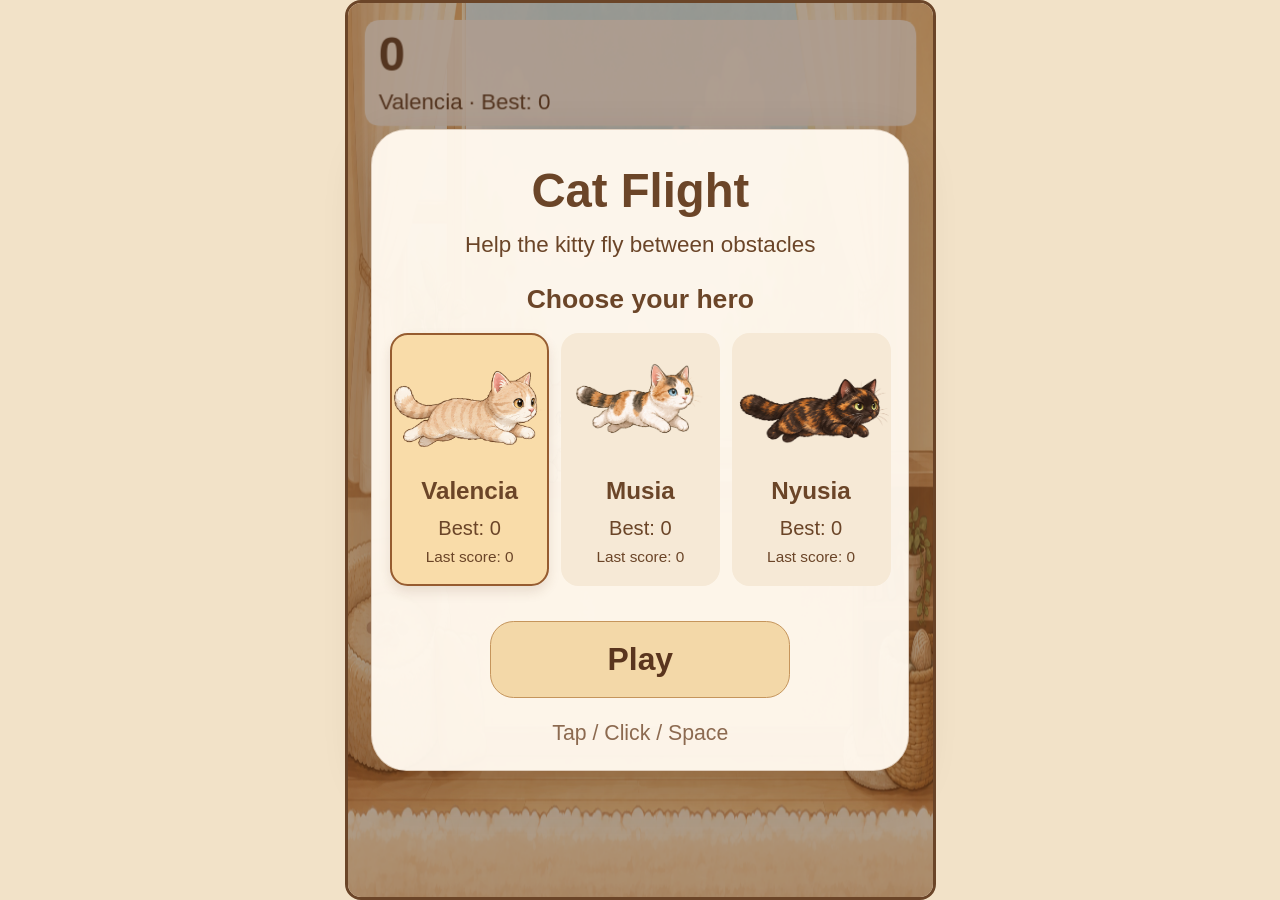
==== index.html @ b81345cc "First commit" ====
<!DOCTYPE html>
<html lang="en">
<head>
  <meta charset="UTF-8" />
  <meta name="viewport" content="width=device-width, initial-scale=1.0" />
  <title>Cat Flight</title>
  <link rel="stylesheet" href="style.css" />

  <!-- Yandex Games SDK -->
  <script src="/sdk.js"></script>
</head>
<body>
  <main class="page">
    <h1 id="pageTitle" class="sr-only">Cat Flight</h1>

    <div class="game-stage">
    <canvas
      id="gameCanvas"
      width="420"
      height="640"
      role="img"
      tabindex="0"
      draggable="false"
      aria-labelledby="pageTitle"
      aria-describedby="gameInstructions gameStatus"
    ></canvas>
    <section id="characterMenu" class="character-menu" aria-labelledby="menuTitle" hidden>
      <div class="menu-panel">
        <h2 id="menuTitle"></h2>
        <p id="menuSubtitle" class="menu-subtitle"></p>
        <p id="runResult" class="run-result" hidden></p>
        <h3 id="heroLabel"></h3>
        <div id="heroPicker" class="hero-picker" role="group" aria-labelledby="heroLabel"></div>
        <button id="playButton" class="play-button" type="button"></button>
        <p id="menuHint" class="menu-hint"></p>
      </div>
    </section>
    </div>

    <p id="gameInstructions" class="sr-only"></p>
    <p id="gameStatus" class="sr-only" aria-live="polite" aria-atomic="true"></p>
  </main>

  <script src="game.js"></script>
</body>
</html>
---- style.css ----
* {
  box-sizing: border-box;
}

html,
body,
.page,
canvas {
  user-select: none;
  -webkit-user-select: none;
  -webkit-touch-callout: none;
}

html,
body {
  margin: 0;
  width: 100%;
  height: 100%;
  overflow: hidden;
  font-family: Arial, sans-serif;
  background: #f2e2c8;
  color: #222;
  overscroll-behavior: none;
  touch-action: none;
}

.page {
  width: 100%;
  height: 100dvh;
  display: flex;
  flex-direction: column;
  align-items: center;
  justify-content: center;
  padding: 0;
}

canvas {
  display: block;
  width: min(420px, 100vw - 20px);
  height: auto;
  max-height: calc(100dvh - 20px);
  aspect-ratio: 420 / 640;
  background: #f7ead7;
  border: 3px solid #6b4528;
  border-radius: 16px;
  touch-action: none;
  outline: none;
}


canvas:focus-visible {
  box-shadow: 0 0 0 3px rgba(107, 69, 40, 0.35);
}

.sr-only {
  position: absolute;
  width: 1px;
  height: 1px;
  padding: 0;
  margin: -1px;
  overflow: hidden;
  clip: rect(0, 0, 0, 0);
  white-space: nowrap;
  border: 0;
}

/* Keep the canvas and the accessible menu on the same proportional stage. */
.game-stage {
  position: relative;
  container-type: inline-size;
  width: min(100vw, calc(100dvh * 420 / 640));
  aspect-ratio: 420 / 640;
  flex: none;
}
.game-stage canvas {
  width: 100%;
  height: 100%;
  max-width: none;
  max-height: none;
}
.character-menu {
  position: absolute;
  inset: 3px;
  display: flex;
  align-items: center;
  justify-content: center;
  border-radius: 14px;
}
.character-menu[hidden], [hidden] { display: none; }
.menu-panel {
  width: 92%;
  padding: 6cqw 3cqw 4cqw;
  border: 1px solid rgba(145, 106, 72, .28);
  border-radius: 6cqw;
  background: rgba(255, 248, 238, .97);
  color: #6b4528;
  text-align: center;
  box-shadow: 0 3cqw 8cqw rgba(60, 35, 15, .18);
}
.menu-panel h2 { font-size: 8cqw; margin: 0 0 2cqw; line-height: 1.1; }
.menu-subtitle { font-size: 3.8cqw; line-height: 1.4; margin: 0 auto 4cqw; max-width: 67cqw; }
.menu-panel h3 { font-size: 4.5cqw; margin: 4cqw 0 3cqw; }
.run-result { font-size: 5cqw; font-weight: bold; margin: 3cqw 0; }
.hero-picker { display: grid; grid-template-columns: repeat(3, minmax(0, 1fr)); gap: 2cqw; }
.hero-card {
  appearance: none;
  font: inherit;
  color: inherit;
  background: #f6e9d6;
  border: 2px solid transparent;
  border-radius: 3cqw;
  padding: 1cqw 0 3cqw;
  cursor: pointer;
  min-width: 0;
}
.hero-card[aria-pressed="true"] { border-color: #965c30; background: #f9dca9; box-shadow: 0 1cqw 2cqw #6b452822; }
.hero-card:hover, .hero-card:focus-visible { background: #f9dca9; }
.hero-card[data-hero="musia"]:hover, .hero-card[data-hero="musia"]:focus-visible, .hero-card[data-hero="musia"][aria-pressed="true"] { background: #f8dce5; }
.hero-card[data-hero="nyusia"]:hover, .hero-card[data-hero="nyusia"]:focus-visible, .hero-card[data-hero="nyusia"][aria-pressed="true"] { background: #dfc4ac; }
.hero-card img { display: block; width: 100%; height: 23cqw; object-fit: contain; pointer-events: none; }
.hero-card span { display: block; }
.hero-name { font-size: clamp(14px, 4.1cqw, 30px); font-weight: bold; margin-bottom: 2cqw; }
.hero-best { font-size: clamp(12px, 3.4cqw, 26px); }
.hero-last { font-size: clamp(12px, 2.6cqw, 20px); margin-top: 1.4cqw; }
.play-button {
  font: bold 5.4cqw Arial, sans-serif;
  color: #5a351e;
  background: #f3d8a8;
  border: 1px solid #c5955c;
  border-radius: 4cqw;
  width: 60%;
  min-height: 13cqw;
  margin-top: 6cqw;
  cursor: pointer;
}
.play-button:hover { background: #f5ca85; }
.hero-card:focus-visible, .play-button:focus-visible { outline: 3px solid #6b4528; outline-offset: 3px; }
.menu-hint { color: #8c6a50; font-size: 3.6cqw; margin: 4cqw 0 0; }

.play-button:disabled { opacity: .55; cursor: default; }
/* A short landscape window keeps the portrait playfield undistorted, but
   uses the available screen width for readable menus and large controls. */
@media (orientation: landscape) and (max-height: 500px) {
  .character-menu { position: fixed; inset: 0; background: rgba(76,48,28,.35); }
  .menu-panel { width: min(96vw, 620px); padding: 10px 14px; border-radius: 18px; }
  .menu-panel h2 { font-size: 24px; margin: 0 0 4px; }
  .menu-subtitle { font-size: 14px; line-height: 1.2; margin: 0 0 6px; max-width: none; }
  .menu-panel h3 { font-size: 16px; margin: 6px 0; }
  .run-result { font-size: 16px; margin: 4px 0; }
  .hero-picker { gap: 10px; }
  .hero-card { padding: 2px 4px 6px; border-radius: 10px; }
  .hero-card img { height: clamp(36px, 14dvh, 66px); }
  .hero-name { font-size: 15px; margin-bottom: 3px; }
  .hero-best, .hero-last { font-size: 12px; margin-top: 2px; }
  .play-button { font-size: 18px; min-height: 44px; margin-top: 8px; border-radius: 12px; }
  .menu-hint { font-size: 12px; margin: 6px 0 0; }
}
@media (orientation: landscape) and (max-height: 360px) {
  .menu-subtitle, .menu-hint { display: none; }
}
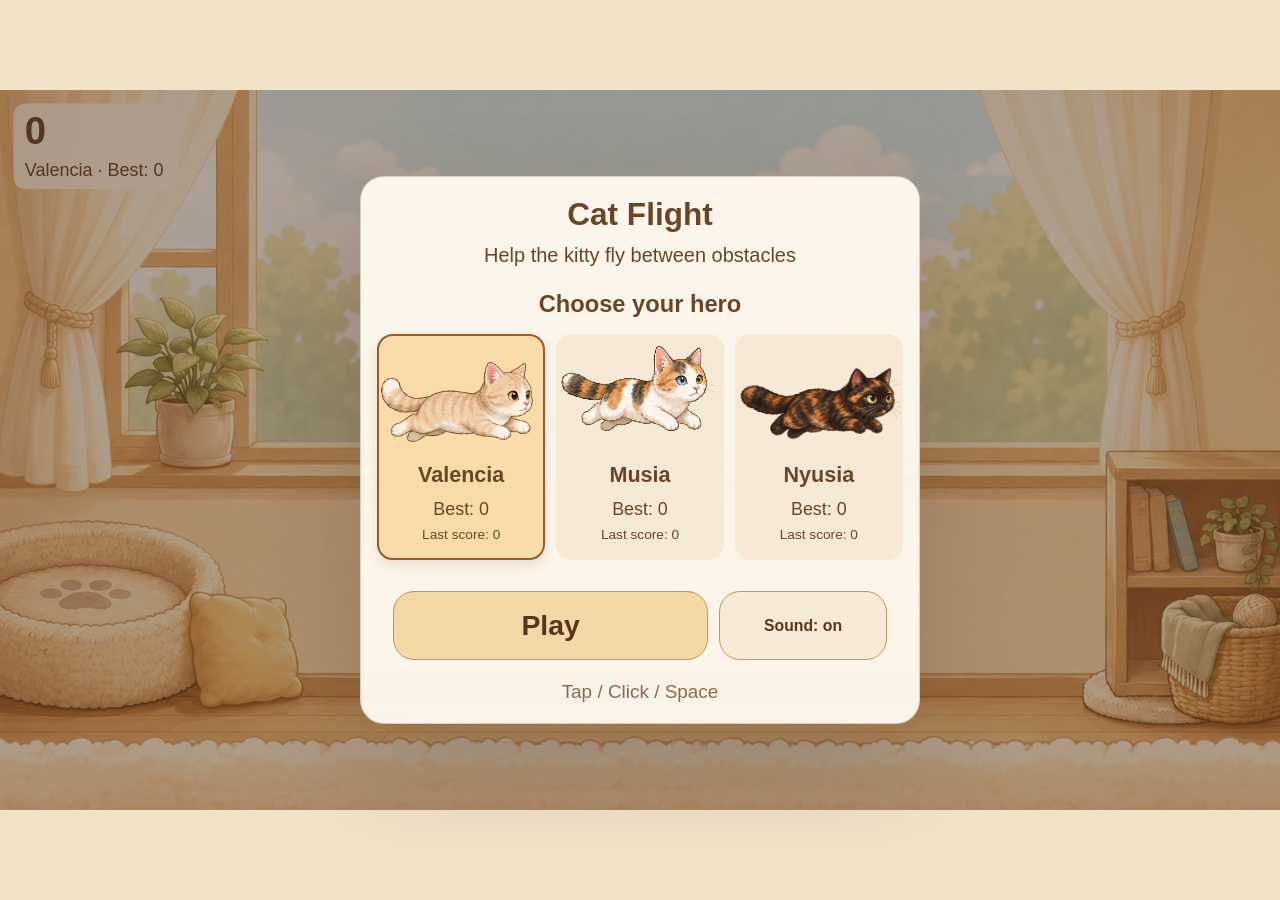
==== commit 34b9dc1a: "New assets" ====
--- a/index.html
+++ b/index.html
@@ -14,6 +14,12 @@
     <h1 id="pageTitle" class="sr-only">Cat Flight</h1>
 
     <div class="game-stage">
+    <div id="loadingScreen" class="loading-screen" aria-hidden="true">
+      <div id="loadingTitle" class="loading-title">Cat Flight</div>
+      <img class="loading-icon" src="icon.png" alt="" draggable="false" fetchpriority="high" />
+      <div class="loading-label"><span id="loadingLabel">Loading</span><span class="loading-dots"><span>.</span><span>.</span><span>.</span></span></div>
+      <div class="loading-developer">Krovikov Family</div>
+    </div>
     <canvas
       id="gameCanvas"
       width="420"
@@ -31,7 +37,10 @@
         <p id="runResult" class="run-result" hidden></p>
         <h3 id="heroLabel"></h3>
         <div id="heroPicker" class="hero-picker" role="group" aria-labelledby="heroLabel"></div>
-        <button id="playButton" class="play-button" type="button"></button>
+        <div class="menu-actions">
+          <button id="playButton" class="play-button" type="button"></button>
+          <button id="soundButton" class="sound-button" type="button" aria-pressed="true"></button>
+        </div>
         <p id="menuHint" class="menu-hint"></p>
       </div>
     </section>
--- a/style.css
+++ b/style.css
@@ -158,3 +158,106 @@
 @media (orientation: landscape) and (max-height: 360px) {
   .menu-subtitle, .menu-hint { display: none; }
 }
+
+/* The loading artwork appears with the HTML, before the game assets finish. */
+.loading-screen {
+  position: absolute;
+  inset: 3px;
+  z-index: 2;
+  display: flex;
+  flex-direction: column;
+  align-items: center;
+  justify-content: center;
+  gap: min(4cqw, 3dvh);
+  border-radius: 13px;
+  background: radial-gradient(ellipse at 50% 38%, #fff8eb, #eed8b8);
+  color: #6b4528;
+  pointer-events: none;
+}
+.loading-icon {
+  display: block;
+  width: min(48cqw, 34dvh, 280px);
+  aspect-ratio: 1;
+  object-fit: contain;
+  border-radius: 18%;
+  box-shadow: 0 8px 28px #6b452824;
+}
+.loading-developer {
+  font-family: Georgia, "Times New Roman", serif;
+  font-size: clamp(14px, 4.4cqw, 30px);
+  margin-top: min(2cqw, 1.5dvh);
+  font-style: italic;
+  font-weight: bold;
+  letter-spacing: -.025em;
+  line-height: 1.25;
+  text-align: center;
+}
+.loading-label {
+  margin-top: min(3cqw, 2dvh);
+  font-size: clamp(20px, 6.5cqw, 42px);
+  font-weight: 700;
+  line-height: 1.2;
+  color: #6b4528;
+}
+
+.loading-dots { display: inline-block; white-space: nowrap; }
+.loading-dots span { animation: loading-dot-one 1.4s step-end infinite; }
+.loading-dots span:nth-child(2) { animation-name: loading-dot-two; }
+.loading-dots span:nth-child(3) { animation-name: loading-dot-three; }
+@keyframes loading-dot-one { 0% { opacity: 0; } 25% { opacity: 1; } }
+@keyframes loading-dot-two { 0% { opacity: 0; } 50% { opacity: 1; } }
+@keyframes loading-dot-three { 0% { opacity: 0; } 75% { opacity: 1; } }
+@media (prefers-reduced-motion: reduce) {
+  .loading-dots span { animation: none; }
+}
+
+.loading-title {
+  font-size: clamp(22px, 8cqw, 52px);
+  font-weight: 700;
+  line-height: 1.1;
+  text-align: center;
+}
+
+/* Keep the loading overlay hidden after the assets have settled. */
+.loading-screen[hidden] { display: none; }
+
+
+.menu-actions { display: flex; align-items: stretch; justify-content: center; gap: 2cqw; margin-top: 6cqw; }
+.menu-actions .play-button { margin-top: 0; }
+.sound-button {
+  width: 32%;
+  min-height: 44px;
+  padding: 6px;
+  border: 1px solid #c5955c;
+  border-radius: 4cqw;
+  background: #f7ead7;
+  color: #5a351e;
+  font: bold clamp(12px, 3cqw, 22px) Arial, sans-serif;
+  cursor: pointer;
+}
+.sound-button:hover { background: #f3d8a8; }
+.sound-button:focus-visible { outline: 3px solid #6b4528; outline-offset: 3px; }
+@media (orientation: landscape) and (max-height: 500px) {
+  .menu-actions { margin-top: 8px; gap: 10px; }
+  .sound-button { font-size: 14px; border-radius: 12px; }
+}
+
+
+/* Wide playfield; the logical height and all physics stay unchanged. */
+@media (min-width: 768px) and (orientation: landscape) {
+  .game-stage { width: min(100vw, calc(100dvh * 16 / 9)); height: min(100dvh, calc(100vw * 9 / 16)); aspect-ratio: 16 / 9; }
+  .game-stage canvas { border: 0; border-radius: 0; }
+  .menu-panel { width: min(560px, 80dvh); container-type: inline-size; padding: 20px 16px; border-radius: 24px; }
+  .menu-panel h2 { font-size: clamp(24px, 6cqw, 42px); }
+  .loading-screen { border-radius: 0; }
+}
+@media (min-width: 768px) and (orientation: landscape) and (max-height: 500px) {
+  .menu-panel { width: min(96vw, 620px); padding: 10px 14px; }
+  .menu-panel h2 { font-size: 24px; }
+}
+
+
+/* Compensate for transparent margins in the selection portraits. */
+.hero-card { overflow: hidden; }
+.hero-card[data-hero="musia"][data-pose="catIdle"] .hero-portrait { transform: scale(1.4); }
+.hero-card[data-hero="nyusia"][data-pose="catIdle"] .hero-portrait { transform: scale(1.06); }
